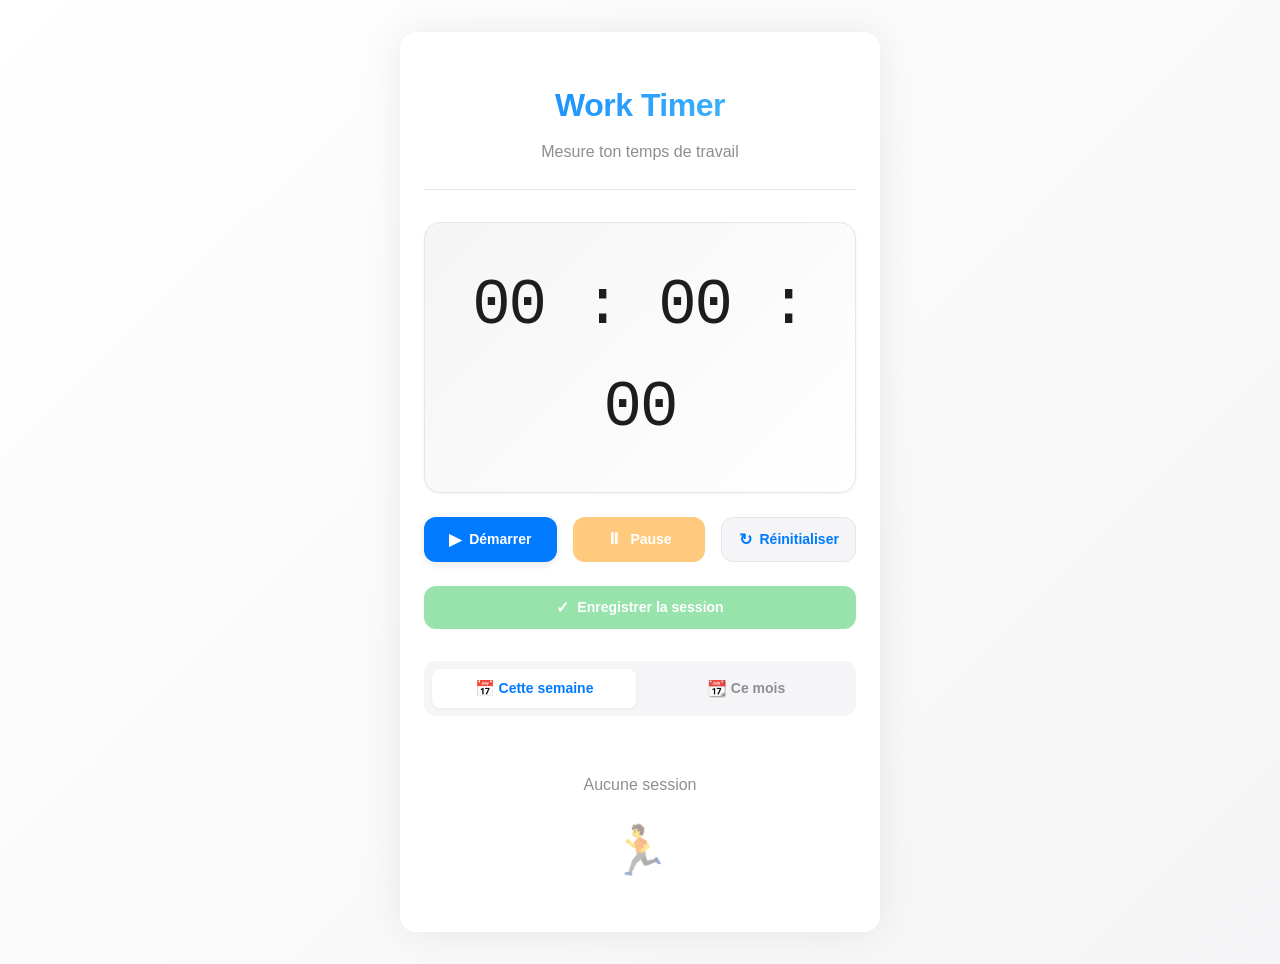
==== timer-app/index.html @ cd7daafb "feat: add work timer app with leaderboard - Modern timer with start, pause, reset controls - Weekly " ====
<!DOCTYPE html>
<html lang="fr">
<head>
    <meta charset="UTF-8">
    <meta name="viewport" content="width=device-width, initial-scale=1.0">
    <title>Work Timer - Leaderboard</title>
    <link rel="stylesheet" href="styles.css">
</head>
<body>
    <div class="container">
        <!-- Header -->
        <header class="header">
            <h1 class="title">Work Timer</h1>
            <p class="subtitle">Mesure ton temps de travail</p>
        </header>

        <!-- Main Timer Section -->
        <section class="timer-section">
            <div class="timer-display">
                <div class="time">
                    <span class="hours" id="hours">00</span>
                    <span class="separator">:</span>
                    <span class="minutes" id="minutes">00</span>
                    <span class="separator">:</span>
                    <span class="seconds" id="seconds">00</span>
                </div>
            </div>

            <!-- Control Buttons -->
            <div class="controls">
                <button class="btn btn-primary" id="startBtn">
                    <span class="btn-icon">▶</span>
                    <span class="btn-text">Démarrer</span>
                </button>
                <button class="btn btn-secondary" id="pauseBtn" disabled>
                    <span class="btn-icon">⏸</span>
                    <span class="btn-text">Pause</span>
                </button>
                <button class="btn btn-tertiary" id="resetBtn">
                    <span class="btn-icon">↻</span>
                    <span class="btn-text">Réinitialiser</span>
                </button>
            </div>

            <!-- Save Session Button -->
            <div class="session-actions">
                <button class="btn btn-save" id="saveSessionBtn" disabled>
                    <span class="btn-icon">✓</span>
                    Enregistrer la session
                </button>
            </div>
        </section>

        <!-- Leaderboard Tabs -->
        <section class="leaderboard-section">
            <div class="tabs">
                <button class="tab-btn active" data-tab="week">
                    <span class="tab-icon">📅</span>
                    Cette semaine
                </button>
                <button class="tab-btn" data-tab="month">
                    <span class="tab-icon">📆</span>
                    Ce mois
                </button>
            </div>

            <!-- Leaderboard Content -->
            <div class="leaderboard-content">
                <div class="leaderboard" id="weekLeaderboard">
                    <div class="leaderboard-empty">
                        <p>Aucune session cette semaine</p>
                        <span class="empty-icon">🏃</span>
                    </div>
                </div>
                <div class="leaderboard hidden" id="monthLeaderboard">
                    <div class="leaderboard-empty">
                        <p>Aucune session ce mois</p>
                        <span class="empty-icon">🏃</span>
                    </div>
                </div>
            </div>
        </section>

        <!-- Stats -->
        <section class="stats-section">
            <div class="stat-card">
                <span class="stat-label">Total semaine</span>
                <span class="stat-value" id="weekTotal">0h 0m</span>
            </div>
            <div class="stat-card">
                <span class="stat-label">Total mois</span>
                <span class="stat-value" id="monthTotal">0h 0m</span>
            </div>
            <div class="stat-card">
                <span class="stat-label">Sessions</span>
                <span class="stat-value" id="sessionCount">0</span>
            </div>
        </section>
    </div>

    <script src="script.js"></script>
</body>
</html>
---- timer-app/styles.css ----
/* ==========================================
   VARIABLES & RESET
   ========================================== */

:root {
    --color-primary: #007AFF;
    --color-secondary: #5AC8FA;
    --color-success: #34C759;
    --color-warning: #FF9500;
    --color-danger: #FF3B30;
    --color-light: #F5F5F7;
    --color-border: #E5E5EA;
    --color-text: #1D1D1D;
    --color-text-secondary: #8E8E93;
    --color-bg: #FFFFFF;

    --spacing-xs: 4px;
    --spacing-sm: 8px;
    --spacing-md: 16px;
    --spacing-lg: 24px;
    --spacing-xl: 32px;

    --radius-sm: 8px;
    --radius-md: 12px;
    --radius-lg: 16px;

    --shadow-sm: 0 1px 3px rgba(0, 0, 0, 0.05);
    --shadow-md: 0 2px 8px rgba(0, 0, 0, 0.1);
    --shadow-lg: 0 4px 16px rgba(0, 0, 0, 0.15);

    --transition: all 0.3s ease;
}

* {
    margin: 0;
    padding: 0;
    box-sizing: border-box;
}

html {
    scroll-behavior: smooth;
}

body {
    font-family: -apple-system, BlinkMacSystemFont, 'Segoe UI', 'Helvetica Neue', sans-serif;
    background: linear-gradient(135deg, #FFFFFF 0%, #F5F5F7 100%);
    color: var(--color-text);
    line-height: 1.6;
    min-height: 100vh;
    overflow-x: hidden;
}

/* ==========================================
   CONTAINER & LAYOUT
   ========================================== */

.container {
    max-width: 480px;
    margin: 0 auto;
    padding: var(--spacing-lg);
    background: var(--color-bg);
    min-height: 100vh;
    box-shadow: 0 0 40px rgba(0, 0, 0, 0.08);
}

@media (min-width: 768px) {
    .container {
        margin: var(--spacing-xl) auto;
        border-radius: var(--radius-lg);
        max-height: 100vh;
        overflow-y: auto;
    }
}

/* ==========================================
   HEADER
   ========================================== */

.header {
    text-align: center;
    margin-bottom: var(--spacing-xl);
    padding: var(--spacing-lg) 0;
    border-bottom: 1px solid var(--color-border);
}

.title {
    font-size: 32px;
    font-weight: 700;
    letter-spacing: -0.5px;
    margin-bottom: var(--spacing-sm);
    background: linear-gradient(135deg, var(--color-primary), var(--color-secondary));
    -webkit-background-clip: text;
    -webkit-text-fill-color: transparent;
    background-clip: text;
}

.subtitle {
    font-size: 16px;
    color: var(--color-text-secondary);
    font-weight: 500;
}

/* ==========================================
   TIMER SECTION
   ========================================== */

.timer-section {
    margin-bottom: var(--spacing-xl);
}

.timer-display {
    background: linear-gradient(135deg, #F5F5F7, #FFFFFF);
    border-radius: var(--radius-lg);
    padding: var(--spacing-xl);
    margin-bottom: var(--spacing-lg);
    box-shadow: var(--shadow-sm);
    border: 1px solid var(--color-border);
}

.time {
    font-size: 64px;
    font-weight: 300;
    letter-spacing: -2px;
    text-align: center;
    font-variant-numeric: tabular-nums;
    font-family: 'SF Mono', Monaco, 'Cascadia Code', 'Roboto Mono', Consolas, 'Courier New', monospace;
}

.time span {
    display: inline-block;
}

.separator {
    animation: blink 1s infinite;
    margin: 0 2px;
}

@keyframes blink {
    0%, 49% { opacity: 1; }
    50%, 100% { opacity: 0.3; }
}

.hours, .minutes, .seconds {
    min-width: 60px;
}

/* ==========================================
   BUTTONS
   ========================================== */

.controls,
.session-actions {
    display: flex;
    gap: var(--spacing-md);
    margin-bottom: var(--spacing-lg);
    flex-wrap: wrap;
    justify-content: center;
}

.btn {
    display: flex;
    align-items: center;
    justify-content: center;
    gap: var(--spacing-sm);
    padding: 12px 20px;
    border: none;
    border-radius: var(--radius-md);
    font-size: 14px;
    font-weight: 600;
    cursor: pointer;
    transition: var(--transition);
    flex: 1;
    min-width: 120px;
}

.btn-primary {
    background: var(--color-primary);
    color: white;
    box-shadow: var(--shadow-md);
}

.btn-primary:hover:not(:disabled) {
    background: #0051D5;
    transform: translateY(-2px);
    box-shadow: var(--shadow-lg);
}

.btn-primary:active:not(:disabled) {
    transform: translateY(0);
}

.btn-secondary {
    background: var(--color-warning);
    color: white;
    box-shadow: var(--shadow-sm);
}

.btn-secondary:hover:not(:disabled) {
    background: #E68A00;
    transform: translateY(-2px);
}

.btn-secondary:disabled {
    opacity: 0.5;
    cursor: not-allowed;
}

.btn-tertiary {
    background: var(--color-light);
    color: var(--color-primary);
    border: 1px solid var(--color-border);
}

.btn-tertiary:hover:not(:disabled) {
    background: #EBEBF0;
}

.btn-save {
    background: var(--color-success);
    color: white;
    width: 100%;
}

.btn-save:hover:not(:disabled) {
    background: #30B84D;
    transform: translateY(-2px);
}

.btn-save:disabled {
    opacity: 0.5;
    cursor: not-allowed;
}

.btn-icon {
    font-size: 16px;
}

.btn-text {
    display: inline;
}

@media (max-width: 480px) {
    .btn {
        flex: 1 1 calc(33.333% - var(--spacing-md));
        min-width: unset;
        padding: 10px 12px;
        font-size: 12px;
    }

    .btn-text {
        display: none;
    }

    .session-actions {
        margin-bottom: 0;
    }

    .btn-save {
        width: 100%;
    }

    .btn-save .btn-text {
        display: inline;
    }
}

/* ==========================================
   TABS & LEADERBOARD
   ========================================== */

.leaderboard-section {
    margin-bottom: var(--spacing-xl);
}

.tabs {
    display: flex;
    gap: var(--spacing-sm);
    margin-bottom: var(--spacing-lg);
    background: var(--color-light);
    padding: var(--spacing-sm);
    border-radius: var(--radius-md);
}

.tab-btn {
    flex: 1;
    padding: 10px 16px;
    border: none;
    background: transparent;
    color: var(--color-text-secondary);
    font-weight: 600;
    font-size: 14px;
    border-radius: var(--radius-sm);
    cursor: pointer;
    transition: var(--transition);
    display: flex;
    align-items: center;
    justify-content: center;
    gap: var(--spacing-xs);
}

.tab-btn.active {
    background: var(--color-bg);
    color: var(--color-primary);
    box-shadow: var(--shadow-sm);
}

.tab-icon {
    font-size: 16px;
}

.leaderboard-content {
    position: relative;
}

.leaderboard {
    animation: fadeIn 0.3s ease;
}

.leaderboard.hidden {
    display: none;
}

@keyframes fadeIn {
    from {
        opacity: 0;
        transform: translateY(10px);
    }
    to {
        opacity: 1;
        transform: translateY(0);
    }
}

.leaderboard-empty {
    text-align: center;
    padding: var(--spacing-xl);
    color: var(--color-text-secondary);
}

.empty-icon {
    display: block;
    font-size: 48px;
    margin-top: var(--spacing-md);
    opacity: 0.5;
}

/* ==========================================
   LEADERBOARD ITEMS
   ========================================== */

.leaderboard-item {
    display: flex;
    align-items: center;
    padding: var(--spacing-md);
    background: var(--color-light);
    border-radius: var(--radius-md);
    margin-bottom: var(--spacing-sm);
    transition: var(--transition);
    border: 1px solid transparent;
}

.leaderboard-item:hover {
    border-color: var(--color-border);
    box-shadow: var(--shadow-sm);
}

.rank-badge {
    display: flex;
    align-items: center;
    justify-content: center;
    width: 36px;
    height: 36px;
    border-radius: 50%;
    font-weight: 700;
    margin-right: var(--spacing-md);
    font-size: 16px;
    flex-shrink: 0;
}

.rank-1 {
    background: linear-gradient(135deg, #FFD700, #FFC700);
    color: #8B7500;
}

.rank-2 {
    background: linear-gradient(135deg, #C0C0C0, #A8A8A8);
    color: #505050;
}

.rank-3 {
    background: linear-gradient(135deg, #CD7F32, #B87333);
    color: #6B3410;
}

.rank-other {
    background: var(--color-light);
    color: var(--color-text-secondary);
    border: 1px solid var(--color-border);
    font-size: 14px;
}

.item-content {
    flex: 1;
}

.item-name {
    font-weight: 600;
    color: var(--color-text);
    margin-bottom: var(--spacing-xs);
}

.item-date {
    font-size: 12px;
    color: var(--color-text-secondary);
}

.item-time {
    font-weight: 600;
    color: var(--color-primary);
    font-size: 16px;
    font-variant-numeric: tabular-nums;
    font-family: 'SF Mono', Monaco, 'Cascadia Code', 'Roboto Mono', Consolas, 'Courier New', monospace;
}

/* ==========================================
   STATS
   ========================================== */

.stats-section {
    display: grid;
    grid-template-columns: repeat(3, 1fr);
    gap: var(--spacing-md);
    padding-top: var(--spacing-lg);
    border-top: 1px solid var(--color-border);
}

.stat-card {
    display: flex;
    flex-direction: column;
    align-items: center;
    padding: var(--spacing-md);
    background: var(--color-light);
    border-radius: var(--radius-md);
    border: 1px solid var(--color-border);
    transition: var(--transition);
}

.stat-card:hover {
    transform: translateY(-2px);
    box-shadow: var(--shadow-sm);
}

.stat-label {
    font-size: 12px;
    color: var(--color-text-secondary);
    font-weight: 500;
    margin-bottom: var(--spacing-xs);
}

.stat-value {
    font-size: 20px;
    font-weight: 700;
    color: var(--color-primary);
    font-variant-numeric: tabular-nums;
}

/* ==========================================
   ANIMATIONS
   ========================================== */

@keyframes slideIn {
    from {
        opacity: 0;
        transform: translateY(20px);
    }
    to {
        opacity: 1;
        transform: translateY(0);
    }
}

.container {
    animation: slideIn 0.5s ease;
}

/* ==========================================
   SCROLLBAR
   ========================================== */

::-webkit-scrollbar {
    width: 8px;
}

::-webkit-scrollbar-track {
    background: transparent;
}

::-webkit-scrollbar-thumb {
    background: var(--color-border);
    border-radius: 4px;
}

::-webkit-scrollbar-thumb:hover {
    background: var(--color-text-secondary);
}

/* ==========================================
   RESPONSIVE
   ========================================== */

@media (max-width: 480px) {
    .container {
        padding: var(--spacing-md);
        box-shadow: none;
    }

    .title {
        font-size: 28px;
    }

    .time {
        font-size: 48px;
    }

    .stats-section {
        grid-template-columns: 1fr;
    }

    .header {
        margin-bottom: var(--spacing-lg);
    }
}

@media (prefers-reduced-motion: reduce) {
    * {
        animation-duration: 0.01ms !important;
        animation-iteration-count: 1 !important;
        transition-duration: 0.01ms !important;
    }
}
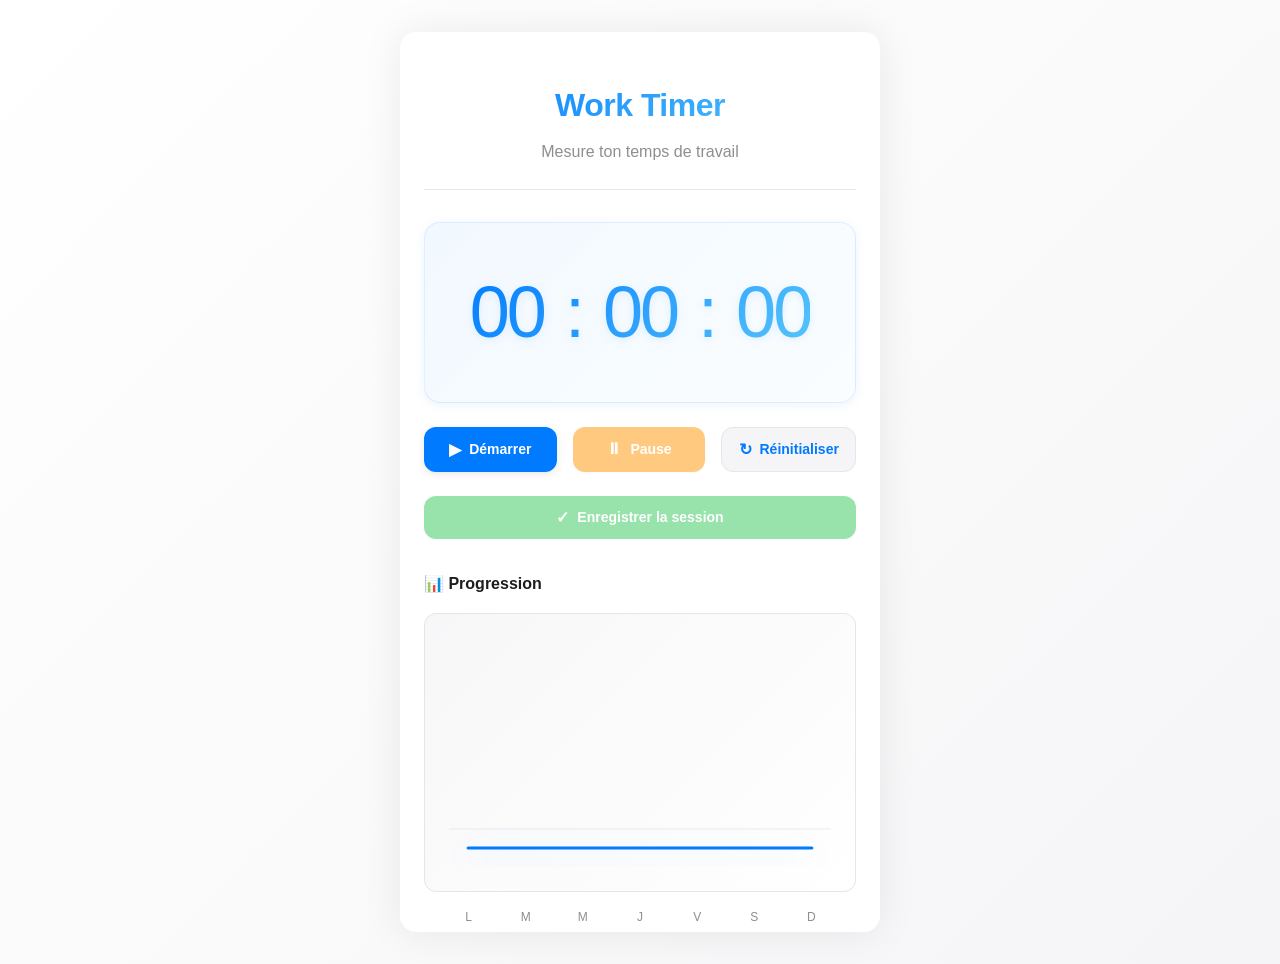
==== commit 56efb45f: "improve: enhance timer UI and add goals tracking with graph - Redesigned timer display with modern t" ====
--- a/timer-app/index.html
+++ b/timer-app/index.html
@@ -17,12 +17,14 @@
         <!-- Main Timer Section -->
         <section class="timer-section">
             <div class="timer-display">
-                <div class="time">
-                    <span class="hours" id="hours">00</span>
-                    <span class="separator">:</span>
-                    <span class="minutes" id="minutes">00</span>
-                    <span class="separator">:</span>
-                    <span class="seconds" id="seconds">00</span>
+                <div class="time-container">
+                    <div class="time" id="timerDisplay">
+                        <span class="hours" id="hours">00</span>
+                        <span class="separator">:</span>
+                        <span class="minutes" id="minutes">00</span>
+                        <span class="separator">:</span>
+                        <span class="seconds" id="seconds">00</span>
+                    </div>
                 </div>
             </div>
 
@@ -48,6 +50,34 @@
                     <span class="btn-icon">✓</span>
                     Enregistrer la session
                 </button>
+            </div>
+        </section>
+
+        <!-- Graph Section -->
+        <section class="graph-section">
+            <h3 class="section-title">📊 Progression</h3>
+            <div class="graph-container">
+                <svg class="graph-svg" id="graphChart" viewBox="0 0 100 60" preserveAspectRatio="xMidYMid meet">
+                    <defs>
+                        <linearGradient id="graphGradient" x1="0%" y1="0%" x2="0%" y2="100%">
+                            <stop offset="0%" style="stop-color:#007AFF;stop-opacity:0.2" />
+                            <stop offset="100%" style="stop-color:#007AFF;stop-opacity:0.01" />
+                        </linearGradient>
+                    </defs>
+                    <!-- Grid lines -->
+                    <line x1="0" y1="50" x2="100" y2="50" stroke="#E5E5EA" stroke-width="0.2"/>
+                    <!-- Graph line will be inserted here -->
+                    <polyline class="graph-line" points="" fill="url(#graphGradient)" stroke="#007AFF" stroke-width="0.8"/>
+                </svg>
+            </div>
+            <div class="graph-legend">
+                <span class="legend-day" id="day1">L</span>
+                <span class="legend-day" id="day2">M</span>
+                <span class="legend-day" id="day3">M</span>
+                <span class="legend-day" id="day4">J</span>
+                <span class="legend-day" id="day5">V</span>
+                <span class="legend-day" id="day6">S</span>
+                <span class="legend-day" id="day7">D</span>
             </div>
         </section>
 
@@ -96,6 +126,39 @@
                 <span class="stat-value" id="sessionCount">0</span>
             </div>
         </section>
+
+        <!-- Goals Section -->
+        <section class="goals-section">
+            <h3 class="section-title">🎯 Objectifs</h3>
+            <div class="goals-container">
+                <div class="goal-item">
+                    <div class="goal-header">
+                        <span class="goal-name">Par jour</span>
+                        <input type="number" class="goal-input" id="dailyGoal" value="8" min="1" max="24">
+                        <span class="goal-unit">h</span>
+                    </div>
+                    <div class="goal-progress" id="dailyProgress">
+                        <div class="progress-bar">
+                            <div class="progress-fill" id="dailyFill" style="width: 0%"></div>
+                        </div>
+                        <span class="progress-text" id="dailyText">0 / 8h</span>
+                    </div>
+                </div>
+                <div class="goal-item">
+                    <div class="goal-header">
+                        <span class="goal-name">Par semaine</span>
+                        <input type="number" class="goal-input" id="weeklyGoal" value="40" min="1" max="168">
+                        <span class="goal-unit">h</span>
+                    </div>
+                    <div class="goal-progress" id="weeklyProgress">
+                        <div class="progress-bar">
+                            <div class="progress-fill" id="weeklyFill" style="width: 0%"></div>
+                        </div>
+                        <span class="progress-text" id="weeklyText">0 / 40h</span>
+                    </div>
+                </div>
+            </div>
+        </section>
     </div>
 
     <script src="script.js"></script>
--- a/timer-app/styles.css
+++ b/timer-app/styles.css
@@ -109,21 +109,33 @@
 }
 
 .timer-display {
-    background: linear-gradient(135deg, #F5F5F7, #FFFFFF);
+    background: linear-gradient(135deg, rgba(0, 122, 255, 0.05) 0%, rgba(90, 200, 250, 0.03) 100%);
     border-radius: var(--radius-lg);
-    padding: var(--spacing-xl);
+    padding: var(--spacing-xl) var(--spacing-lg);
     margin-bottom: var(--spacing-lg);
-    box-shadow: var(--shadow-sm);
-    border: 1px solid var(--color-border);
+    box-shadow: 0 2px 12px rgba(0, 122, 255, 0.08);
+    border: 1px solid rgba(0, 122, 255, 0.1);
+    backdrop-filter: blur(10px);
+}
+
+.time-container {
+    display: flex;
+    align-items: center;
+    justify-content: center;
 }
 
 .time {
-    font-size: 64px;
-    font-weight: 300;
-    letter-spacing: -2px;
+    font-size: 72px;
+    font-weight: 200;
+    letter-spacing: -3px;
     text-align: center;
     font-variant-numeric: tabular-nums;
-    font-family: 'SF Mono', Monaco, 'Cascadia Code', 'Roboto Mono', Consolas, 'Courier New', monospace;
+    font-family: -apple-system, BlinkMacSystemFont, 'Segoe UI', 'Helvetica Neue', sans-serif;
+    background: linear-gradient(135deg, var(--color-primary), var(--color-secondary));
+    -webkit-background-clip: text;
+    -webkit-text-fill-color: transparent;
+    background-clip: text;
+    filter: drop-shadow(0 2px 4px rgba(0, 122, 255, 0.1));
 }
 
 .time span {
@@ -131,17 +143,18 @@
 }
 
 .separator {
-    animation: blink 1s infinite;
-    margin: 0 2px;
-}
-
-@keyframes blink {
+    animation: pulse 1s ease-in-out infinite;
+    margin: 0 4px;
+    color: var(--color-primary);
+}
+
+@keyframes pulse {
     0%, 49% { opacity: 1; }
-    50%, 100% { opacity: 0.3; }
+    50%, 100% { opacity: 0.25; }
 }
 
 .hours, .minutes, .seconds {
-    min-width: 60px;
+    min-width: 70px;
 }
 
 /* ==========================================
@@ -423,6 +436,61 @@
 }
 
 /* ==========================================
+   GRAPH SECTION
+   ========================================== */
+
+.graph-section {
+    margin-bottom: var(--spacing-xl);
+}
+
+.section-title {
+    font-size: 16px;
+    font-weight: 600;
+    margin-bottom: var(--spacing-md);
+    color: var(--color-text);
+}
+
+.graph-container {
+    background: linear-gradient(135deg, rgba(245, 245, 247, 0.8), rgba(255, 255, 255, 0.5));
+    border-radius: var(--radius-md);
+    padding: var(--spacing-lg);
+    margin-bottom: var(--spacing-md);
+    border: 1px solid var(--color-border);
+    min-height: 200px;
+    display: flex;
+    align-items: center;
+    justify-content: center;
+}
+
+.graph-svg {
+    width: 100%;
+    height: 100%;
+    min-height: 180px;
+}
+
+.graph-line {
+    fill: url(#graphGradient);
+    stroke-linecap: round;
+    stroke-linejoin: round;
+    filter: drop-shadow(0 2px 4px rgba(0, 122, 255, 0.15));
+}
+
+.graph-legend {
+    display: flex;
+    justify-content: space-between;
+    align-items: center;
+    padding: 0 var(--spacing-md);
+}
+
+.legend-day {
+    font-size: 12px;
+    color: var(--color-text-secondary);
+    font-weight: 500;
+    flex: 1;
+    text-align: center;
+}
+
+/* ==========================================
    STATS
    ========================================== */
 
@@ -432,6 +500,7 @@
     gap: var(--spacing-md);
     padding-top: var(--spacing-lg);
     border-top: 1px solid var(--color-border);
+    margin-bottom: var(--spacing-lg);
 }
 
 .stat-card {
@@ -465,6 +534,99 @@
 }
 
 /* ==========================================
+   GOALS SECTION
+   ========================================== */
+
+.goals-section {
+    margin-bottom: var(--spacing-xl);
+}
+
+.goals-container {
+    display: flex;
+    flex-direction: column;
+    gap: var(--spacing-md);
+}
+
+.goal-item {
+    background: linear-gradient(135deg, rgba(52, 199, 89, 0.05), rgba(52, 199, 89, 0.02));
+    border-radius: var(--radius-md);
+    padding: var(--spacing-md);
+    border: 1px solid rgba(52, 199, 89, 0.1);
+    transition: var(--transition);
+}
+
+.goal-item:hover {
+    border-color: var(--color-success);
+    box-shadow: var(--shadow-sm);
+}
+
+.goal-header {
+    display: flex;
+    align-items: center;
+    gap: var(--spacing-sm);
+    margin-bottom: var(--spacing-md);
+}
+
+.goal-name {
+    font-weight: 600;
+    font-size: 14px;
+    color: var(--color-text);
+    flex: 1;
+}
+
+.goal-input {
+    width: 50px;
+    padding: 6px 8px;
+    border: 1px solid var(--color-border);
+    border-radius: var(--radius-sm);
+    font-size: 14px;
+    font-weight: 600;
+    text-align: center;
+    background: var(--color-bg);
+    color: var(--color-primary);
+    transition: var(--transition);
+}
+
+.goal-input:focus {
+    outline: none;
+    border-color: var(--color-success);
+    box-shadow: 0 0 0 3px rgba(52, 199, 89, 0.1);
+}
+
+.goal-unit {
+    font-size: 12px;
+    color: var(--color-text-secondary);
+    font-weight: 600;
+}
+
+.goal-progress {
+    display: flex;
+    flex-direction: column;
+    gap: var(--spacing-sm);
+}
+
+.progress-bar {
+    height: 8px;
+    background: rgba(52, 199, 89, 0.1);
+    border-radius: 4px;
+    overflow: hidden;
+}
+
+.progress-fill {
+    height: 100%;
+    background: linear-gradient(90deg, var(--color-success), #2FD75D);
+    border-radius: 4px;
+    transition: width 0.5s ease;
+    box-shadow: 0 0 8px rgba(52, 199, 89, 0.4);
+}
+
+.progress-text {
+    font-size: 12px;
+    color: var(--color-text-secondary);
+    font-weight: 500;
+}
+
+/* ==========================================
    ANIMATIONS
    ========================================== */
 
@@ -519,7 +681,7 @@
     }
 
     .time {
-        font-size: 48px;
+        font-size: 56px;
     }
 
     .stats-section {
@@ -528,6 +690,28 @@
 
     .header {
         margin-bottom: var(--spacing-lg);
+    }
+
+    .goal-item {
+        padding: var(--spacing-sm);
+    }
+
+    .goal-header {
+        flex-wrap: wrap;
+    }
+
+    .goal-name {
+        width: 100%;
+        margin-bottom: var(--spacing-sm);
+    }
+
+    .goal-input {
+        flex: 1;
+        min-width: 50px;
+    }
+
+    .legend-day {
+        font-size: 11px;
     }
 }
 
